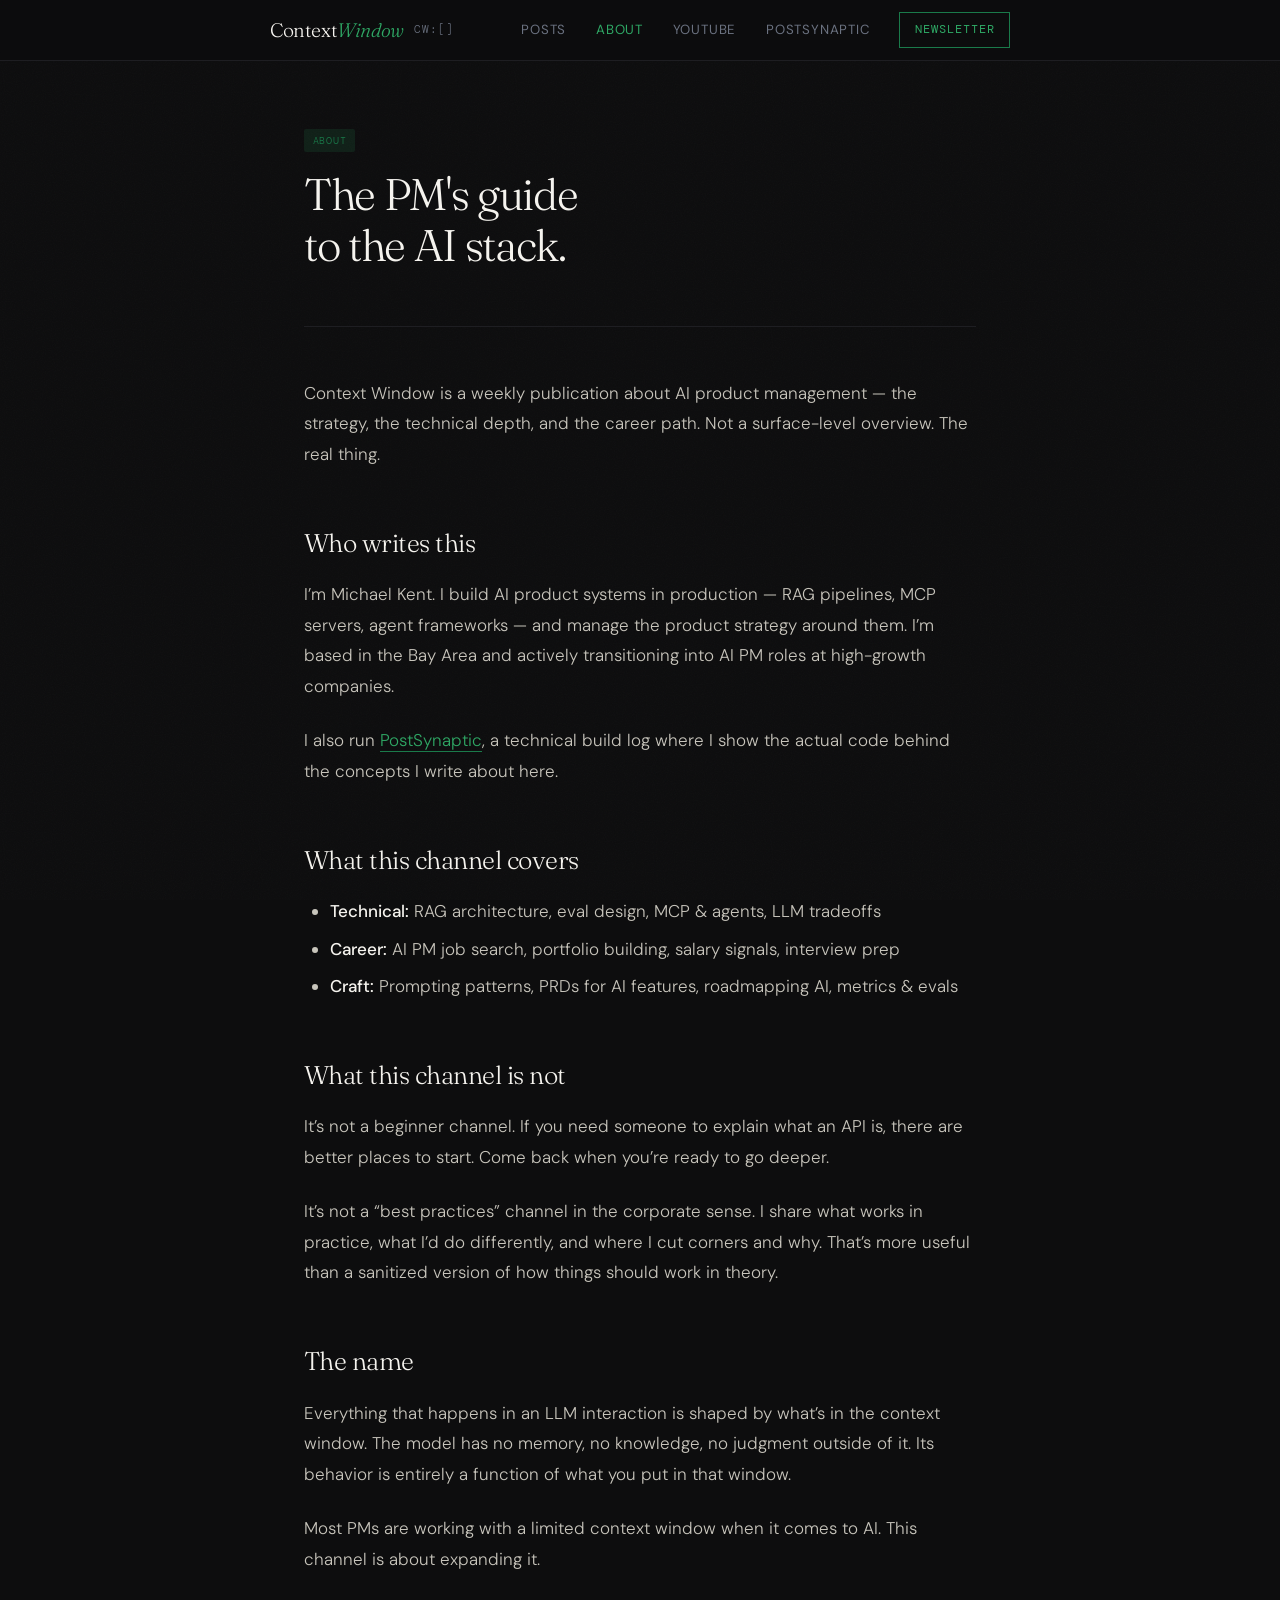
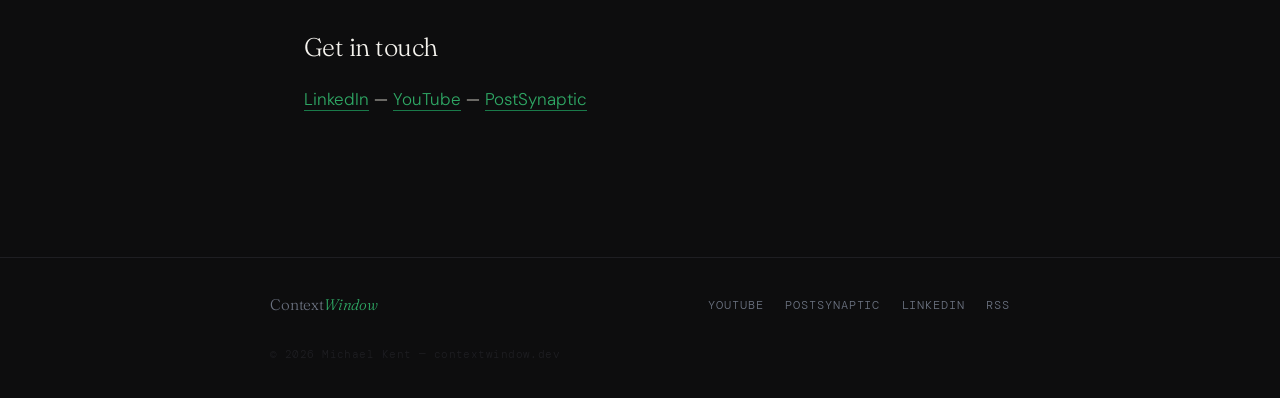
==== about.html @ 1381f0f7 "init: Context Window site — contextwindow.dev" ====
<!DOCTYPE html>
<html lang="en">
<head>
  <meta charset="UTF-8">
  <meta name="viewport" content="width=device-width, initial-scale=1.0">
  <title>About — Context Window</title>
  <meta name="description" content="Context Window is a channel and blog about AI product management. Written by Michael Kent.">
  <meta name="author" content="Michael Kent">
  <link rel="canonical" href="https://contextwindow.dev/about.html">
  <link rel="alternate" type="application/rss+xml" title="Context Window" href="/feed.xml">
  <link rel="stylesheet" href="css/style.css">
</head>
<body>

  <header class="site-header">
    <div class="site-header-inner">
      <a href="/" class="site-logo">
        Context<span class="accent">Window</span>
        <span class="shortcode">CW:[]</span>
      </a>
      <nav class="site-nav">
        <a href="/">Posts</a>
        <a href="/about.html" class="active">About</a>
        <a href="https://youtube.com/@contextwindow" target="_blank" rel="noopener">YouTube</a>
        <a href="https://postsynaptic.dev" target="_blank" rel="noopener">PostSynaptic</a>
        <a href="https://substack.com/@contextwindow" target="_blank" rel="noopener" class="nav-cta">Newsletter</a>
      </nav>
    </div>
  </header>

  <main class="page-wrapper">

    <header class="post-header">
      <div class="post-item-tags">
        <span class="post-tag">about</span>
      </div>
      <h1 class="post-title">The PM's guide<br>to the AI stack.</h1>
    </header>

    <div class="post-body">

      <p>Context Window is a weekly publication about AI product management &mdash; the strategy, the technical depth, and the career path. Not a surface-level overview. The real thing.</p>

      <h2>Who writes this</h2>

      <p>I&rsquo;m Michael Kent. I build AI product systems in production &mdash; RAG pipelines, MCP servers, agent frameworks &mdash; and manage the product strategy around them. I&rsquo;m based in the Bay Area and actively transitioning into AI PM roles at high-growth companies.</p>

      <p>I also run <a href="https://postsynaptic.dev" target="_blank" rel="noopener">PostSynaptic</a>, a technical build log where I show the actual code behind the concepts I write about here.</p>

      <h2>What this channel covers</h2>

      <ul>
        <li><strong>Technical:</strong> RAG architecture, eval design, MCP &amp; agents, LLM tradeoffs</li>
        <li><strong>Career:</strong> AI PM job search, portfolio building, salary signals, interview prep</li>
        <li><strong>Craft:</strong> Prompting patterns, PRDs for AI features, roadmapping AI, metrics &amp; evals</li>
      </ul>

      <h2>What this channel is not</h2>

      <p>It&rsquo;s not a beginner channel. If you need someone to explain what an API is, there are better places to start. Come back when you&rsquo;re ready to go deeper.</p>

      <p>It&rsquo;s not a &ldquo;best practices&rdquo; channel in the corporate sense. I share what works in practice, what I&rsquo;d do differently, and where I cut corners and why. That&rsquo;s more useful than a sanitized version of how things should work in theory.</p>

      <h2>The name</h2>

      <p>Everything that happens in an LLM interaction is shaped by what&rsquo;s in the context window. The model has no memory, no knowledge, no judgment outside of it. Its behavior is entirely a function of what you put in that window.</p>

      <p>Most PMs are working with a limited context window when it comes to AI. This channel is about expanding it.</p>

      <h2>Get in touch</h2>

      <p>
        <a href="https://linkedin.com/in/michael-kent" target="_blank" rel="noopener">LinkedIn</a> &mdash;
        <a href="https://youtube.com/@contextwindow" target="_blank" rel="noopener">YouTube</a> &mdash;
        <a href="https://postsynaptic.dev" target="_blank" rel="noopener">PostSynaptic</a>
      </p>

    </div>

  </main>

  <footer class="site-footer">
    <div class="site-footer-inner">
      <a href="/" class="footer-logo">Context<span>Window</span></a>
      <div class="footer-links">
        <a href="https://youtube.com/@contextwindow" target="_blank" rel="noopener">YouTube</a>
        <a href="https://postsynaptic.dev" target="_blank" rel="noopener">PostSynaptic</a>
        <a href="https://linkedin.com/in/michael-kent" target="_blank" rel="noopener">LinkedIn</a>
        <a href="/feed.xml">RSS</a>
      </div>
      <div class="footer-copy">&copy; 2026 Michael Kent &mdash; contextwindow.dev</div>
    </div>
  </footer>

</body>
</html>
---- css/style.css ----
/* ============================================================
   Context Window — Brand CSS
   CW:[] — contextwindow.dev
   Author: Michael Kent
   ============================================================ */

@import url('https://fonts.googleapis.com/css2?family=Fraunces:ital,opsz,wght@0,9..144,300;0,9..144,400;1,9..144,300;1,9..144,400&family=DM+Mono:wght@400;500&family=DM+Sans:wght@300;400;500&display=swap');

/* ── Variables ─────────────────────────────────────────────── */
:root {
  --void:        #0D0D0E;
  --void-soft:   #131315;
  --void-border: #1E1E22;
  --token:       #2FA865;
  --token-dim:   #1A7A4A;
  --token-glow:  rgba(47,168,101,0.12);
  --paper:       #F5F3EE;
  --paper-dim:   #C8C5BC;
  --noise:       #6B7280;
  --latent:      #D4EDE1;

  --font-serif:  'Fraunces', Georgia, serif;
  --font-mono:   'DM Mono', 'Courier New', monospace;
  --font-sans:   'DM Sans', system-ui, sans-serif;

  --max-width:   740px;
  --col-gap:     2rem;
  --reading-gap: 1.75rem;
}

/* ── Reset ──────────────────────────────────────────────────── */
*, *::before, *::after { box-sizing: border-box; margin: 0; padding: 0; }
html { font-size: 17px; scroll-behavior: smooth; }

body {
  background: var(--void);
  color: var(--paper);
  font-family: var(--font-sans);
  font-weight: 300;
  line-height: 1.75;
  min-height: 100vh;
  -webkit-font-smoothing: antialiased;
}

/* ── Grain overlay ──────────────────────────────────────────── */
body::before {
  content: '';
  position: fixed;
  inset: 0;
  background-image: url("data:image/svg+xml,%3Csvg viewBox='0 0 256 256' xmlns='http://www.w3.org/2000/svg'%3E%3Cfilter id='noise'%3E%3CfeTurbulence type='fractalNoise' baseFrequency='0.9' numOctaves='4' stitchTiles='stitch'/%3E%3C/filter%3E%3Crect width='100%25' height='100%25' filter='url(%23noise)' opacity='0.04'/%3E%3C/svg%3E");
  background-size: 256px 256px;
  pointer-events: none;
  z-index: 0;
  opacity: 0.6;
}

/* ── Site header ────────────────────────────────────────────── */
.site-header {
  position: sticky;
  top: 0;
  z-index: 100;
  background: rgba(13,13,14,0.92);
  backdrop-filter: blur(12px);
  -webkit-backdrop-filter: blur(12px);
  border-bottom: 1px solid var(--void-border);
  padding: 0 2rem;
}

.site-header-inner {
  max-width: var(--max-width);
  margin: 0 auto;
  display: flex;
  align-items: center;
  justify-content: space-between;
  height: 60px;
  gap: 2rem;
}

.site-logo {
  font-family: var(--font-serif);
  font-weight: 300;
  font-size: 1.15rem;
  color: var(--paper);
  text-decoration: none;
  letter-spacing: -0.02em;
  display: flex;
  align-items: baseline;
  gap: 0;
}

.site-logo .accent { color: var(--token); font-style: italic; }

.site-logo .shortcode {
  font-family: var(--font-mono);
  font-size: 0.65rem;
  color: var(--noise);
  letter-spacing: 0.08em;
  margin-left: 0.6rem;
  align-self: center;
}

.site-nav {
  display: flex;
  align-items: center;
  gap: 1.75rem;
}

.site-nav a {
  font-size: 0.78rem;
  font-weight: 400;
  color: var(--noise);
  text-decoration: none;
  letter-spacing: 0.06em;
  text-transform: uppercase;
  transition: color 0.15s;
}

.site-nav a:hover { color: var(--paper); }
.site-nav a.active { color: var(--token); }

.nav-cta {
  font-family: var(--font-mono);
  font-size: 0.72rem !important;
  color: var(--token) !important;
  border: 1px solid var(--token-dim);
  padding: 0.35rem 0.85rem;
  letter-spacing: 0.08em !important;
  text-transform: uppercase !important;
  transition: background 0.15s, color 0.15s !important;
}

.nav-cta:hover {
  background: var(--token-glow) !important;
  color: var(--token) !important;
}

/* ── Page layout ────────────────────────────────────────────── */
.page-wrapper {
  position: relative;
  z-index: 1;
  max-width: var(--max-width);
  margin: 0 auto;
  padding: 0 2rem 5rem;
}

/* ── Hero ───────────────────────────────────────────────────── */
.hero {
  padding: 5rem 0 4rem;
  border-bottom: 1px solid var(--void-border);
  margin-bottom: 3.5rem;
}

.hero-kicker {
  font-family: var(--font-mono);
  font-size: 0.72rem;
  letter-spacing: 0.14em;
  text-transform: uppercase;
  color: var(--token);
  margin-bottom: 1.25rem;
  display: flex;
  align-items: center;
  gap: 0.6rem;
}

.hero-kicker::before {
  content: '';
  display: inline-block;
  width: 20px;
  height: 1px;
  background: var(--token);
}

.hero-title {
  font-family: var(--font-serif);
  font-weight: 300;
  font-size: clamp(2.2rem, 5vw, 3.2rem);
  line-height: 1.1;
  letter-spacing: -0.03em;
  color: var(--paper);
  margin-bottom: 1.25rem;
}

.hero-title em {
  font-style: italic;
  color: var(--token);
}

.hero-sub {
  font-size: 1rem;
  color: var(--noise);
  max-width: 520px;
  line-height: 1.65;
  margin-bottom: 2rem;
}

.hero-meta {
  display: flex;
  align-items: center;
  gap: 1.5rem;
  flex-wrap: wrap;
}

.hero-meta-item {
  font-family: var(--font-mono);
  font-size: 0.7rem;
  color: var(--noise);
  letter-spacing: 0.06em;
  display: flex;
  align-items: center;
  gap: 0.4rem;
}

.hero-meta-item .dot {
  width: 5px;
  height: 5px;
  background: var(--token);
  border-radius: 50%;
  display: inline-block;
}

/* ── Post list ──────────────────────────────────────────────── */
.post-list-header {
  display: flex;
  align-items: baseline;
  justify-content: space-between;
  margin-bottom: 1.5rem;
}

.post-list-title {
  font-family: var(--font-mono);
  font-size: 0.72rem;
  letter-spacing: 0.14em;
  text-transform: uppercase;
  color: var(--noise);
}

.post-list-count {
  font-family: var(--font-mono);
  font-size: 0.65rem;
  color: var(--void-border);
  letter-spacing: 0.06em;
}

.post-list {
  display: flex;
  flex-direction: column;
  gap: 0;
}

.post-item {
  display: grid;
  grid-template-columns: 90px 1fr;
  gap: 1.5rem;
  padding: 1.5rem 0;
  border-bottom: 1px solid var(--void-border);
  text-decoration: none;
  color: inherit;
  transition: background 0.15s;
  align-items: start;
}

.post-item:first-child { border-top: 1px solid var(--void-border); }
.post-item:hover .post-item-title { color: var(--token); }

.post-item-date {
  font-family: var(--font-mono);
  font-size: 0.68rem;
  color: var(--noise);
  letter-spacing: 0.04em;
  padding-top: 0.25rem;
  line-height: 1.4;
}

.post-item-date .year {
  display: block;
  color: var(--void-border);
  font-size: 0.6rem;
  margin-top: 2px;
}

.post-item-body {}

.post-item-tags {
  display: flex;
  gap: 0.4rem;
  margin-bottom: 0.4rem;
  flex-wrap: wrap;
}

.post-tag {
  font-family: var(--font-mono);
  font-size: 0.6rem;
  letter-spacing: 0.08em;
  text-transform: uppercase;
  color: var(--token-dim);
  background: var(--token-glow);
  padding: 0.15rem 0.5rem;
  border-radius: 2px;
}

.post-item-title {
  font-family: var(--font-serif);
  font-weight: 300;
  font-size: 1.1rem;
  line-height: 1.3;
  color: var(--paper);
  letter-spacing: -0.01em;
  margin-bottom: 0.35rem;
  transition: color 0.15s;
}

.post-item-excerpt {
  font-size: 0.85rem;
  color: var(--noise);
  line-height: 1.6;
}

/* ── Newsletter strip ───────────────────────────────────────── */
.newsletter-strip {
  margin: 4rem 0 0;
  padding: 2.5rem;
  border: 1px solid var(--void-border);
  background: var(--void-soft);
  position: relative;
  overflow: hidden;
}

.newsletter-strip::before {
  content: '';
  position: absolute;
  top: 0; left: 0; right: 0;
  height: 2px;
  background: var(--token);
}

.newsletter-kicker {
  font-family: var(--font-mono);
  font-size: 0.68rem;
  letter-spacing: 0.14em;
  text-transform: uppercase;
  color: var(--token);
  margin-bottom: 0.75rem;
}

.newsletter-title {
  font-family: var(--font-serif);
  font-weight: 300;
  font-size: 1.4rem;
  letter-spacing: -0.02em;
  color: var(--paper);
  margin-bottom: 0.5rem;
}

.newsletter-sub {
  font-size: 0.875rem;
  color: var(--noise);
  margin-bottom: 1.25rem;
  max-width: 420px;
}

.newsletter-form {
  display: flex;
  gap: 0.75rem;
  flex-wrap: wrap;
}

.newsletter-form input {
  flex: 1;
  min-width: 220px;
  background: var(--void);
  border: 1px solid var(--void-border);
  color: var(--paper);
  padding: 0.65rem 1rem;
  font-family: var(--font-mono);
  font-size: 0.8rem;
  outline: none;
  transition: border-color 0.15s;
}

.newsletter-form input::placeholder { color: var(--noise); opacity: 0.5; }
.newsletter-form input:focus { border-color: var(--token-dim); }

.newsletter-form button {
  background: var(--token);
  color: var(--void);
  border: none;
  padding: 0.65rem 1.25rem;
  font-family: var(--font-mono);
  font-size: 0.75rem;
  font-weight: 500;
  letter-spacing: 0.08em;
  text-transform: uppercase;
  cursor: pointer;
  transition: background 0.15s;
}

.newsletter-form button:hover { background: #3acd7a; }

/* ── Site footer ────────────────────────────────────────────── */
.site-footer {
  position: relative;
  z-index: 1;
  border-top: 1px solid var(--void-border);
  padding: 2rem;
  margin-top: 2rem;
}

.site-footer-inner {
  max-width: var(--max-width);
  margin: 0 auto;
  display: flex;
  align-items: center;
  justify-content: space-between;
  flex-wrap: wrap;
  gap: 1rem;
}

.footer-logo {
  font-family: var(--font-serif);
  font-weight: 300;
  font-size: 0.9rem;
  color: var(--noise);
  text-decoration: none;
  letter-spacing: -0.01em;
}

.footer-logo span { color: var(--token); font-style: italic; }

.footer-links {
  display: flex;
  gap: 1.25rem;
}

.footer-links a {
  font-family: var(--font-mono);
  font-size: 0.68rem;
  letter-spacing: 0.08em;
  text-transform: uppercase;
  color: var(--noise);
  text-decoration: none;
  transition: color 0.15s;
}

.footer-links a:hover { color: var(--token); }

.footer-copy {
  font-family: var(--font-mono);
  font-size: 0.65rem;
  color: var(--void-border);
  letter-spacing: 0.04em;
  width: 100%;
  margin-top: 0.5rem;
}

/* ── Post page ──────────────────────────────────────────────── */
.post-header {
  padding: 4rem 0 2.5rem;
  border-bottom: 1px solid var(--void-border);
  margin-bottom: 3rem;
}

.post-header .post-tag { margin-right: 0.25rem; }

.post-title {
  font-family: var(--font-serif);
  font-weight: 300;
  font-size: clamp(1.8rem, 4vw, 2.6rem);
  line-height: 1.15;
  letter-spacing: -0.03em;
  color: var(--paper);
  margin: 1rem 0 0.75rem;
}

.post-meta {
  display: flex;
  align-items: center;
  gap: 1.5rem;
  flex-wrap: wrap;
  margin-top: 1.25rem;
}

.post-meta-item {
  font-family: var(--font-mono);
  font-size: 0.7rem;
  color: var(--noise);
  letter-spacing: 0.06em;
}

.post-meta-sep {
  width: 3px;
  height: 3px;
  background: var(--void-border);
  border-radius: 50%;
  display: inline-block;
}

/* ── Post body ──────────────────────────────────────────────── */
.post-body {
  font-size: 1rem;
  line-height: 1.8;
  color: var(--paper-dim);
}

.post-body h2 {
  font-family: var(--font-serif);
  font-weight: 300;
  font-size: 1.5rem;
  letter-spacing: -0.02em;
  color: var(--paper);
  margin: 2.5rem 0 0.75rem;
  padding-top: 0.5rem;
}

.post-body h3 {
  font-family: var(--font-mono);
  font-size: 0.8rem;
  letter-spacing: 0.1em;
  text-transform: uppercase;
  color: var(--token);
  margin: 2rem 0 0.6rem;
}

.post-body p { margin-bottom: 1.4rem; }

.post-body strong {
  font-weight: 500;
  color: var(--paper);
}

.post-body em { font-style: italic; color: var(--paper); }

.post-body a {
  color: var(--token);
  text-decoration: none;
  border-bottom: 1px solid var(--token-dim);
  transition: border-color 0.15s;
}

.post-body a:hover { border-color: var(--token); }

.post-body code {
  font-family: var(--font-mono);
  font-size: 0.82em;
  color: var(--token);
  background: var(--token-glow);
  padding: 0.1em 0.4em;
  border-radius: 2px;
}

.post-body pre {
  background: var(--void-soft);
  border: 1px solid var(--void-border);
  padding: 1.25rem 1.5rem;
  margin: 1.5rem 0;
  overflow-x: auto;
  font-family: var(--font-mono);
  font-size: 0.82rem;
  line-height: 1.7;
  color: var(--paper-dim);
}

.post-body pre code {
  background: none;
  padding: 0;
  color: inherit;
}

.post-body blockquote {
  border-left: 2px solid var(--token);
  padding: 0.5rem 0 0.5rem 1.5rem;
  margin: 1.5rem 0;
  color: var(--noise);
  font-style: italic;
}

.post-body ul, .post-body ol {
  padding-left: 1.5rem;
  margin-bottom: 1.4rem;
}

.post-body li { margin-bottom: 0.4rem; }

.post-body hr {
  border: none;
  border-top: 1px solid var(--void-border);
  margin: 2.5rem 0;
}

/* ── Post footer ────────────────────────────────────────────── */
.post-footer {
  margin-top: 4rem;
  padding-top: 2rem;
  border-top: 1px solid var(--void-border);
  display: flex;
  align-items: center;
  justify-content: space-between;
  flex-wrap: wrap;
  gap: 1rem;
}

.post-back {
  font-family: var(--font-mono);
  font-size: 0.72rem;
  letter-spacing: 0.08em;
  text-transform: uppercase;
  color: var(--noise);
  text-decoration: none;
  transition: color 0.15s;
}

.post-back:hover { color: var(--token); }

.post-channel-links {
  display: flex;
  gap: 1rem;
}

.post-channel-links a {
  font-family: var(--font-mono);
  font-size: 0.68rem;
  letter-spacing: 0.08em;
  text-transform: uppercase;
  color: var(--noise);
  text-decoration: none;
  transition: color 0.15s;
}

.post-channel-links a:hover { color: var(--token); }

/* ── Utilities ──────────────────────────────────────────────── */
.sr-only {
  position: absolute;
  width: 1px;
  height: 1px;
  overflow: hidden;
  clip: rect(0,0,0,0);
  white-space: nowrap;
}

/* ── Animations ─────────────────────────────────────────────── */
@keyframes fade-up {
  from { opacity: 0; transform: translateY(16px); }
  to   { opacity: 1; transform: translateY(0); }
}

.hero         { animation: fade-up 0.5s ease both; }
.post-list    { animation: fade-up 0.5s 0.1s ease both; }
.newsletter-strip { animation: fade-up 0.5s 0.2s ease both; }

/* ── Responsive ─────────────────────────────────────────────── */
@media (max-width: 600px) {
  .site-nav { display: none; }
  .post-item { grid-template-columns: 1fr; gap: 0.25rem; }
  .post-item-date { font-size: 0.65rem; }
  .newsletter-form { flex-direction: column; }
  .newsletter-form input, .newsletter-form button { width: 100%; }
  .site-footer-inner { flex-direction: column; align-items: flex-start; }
}
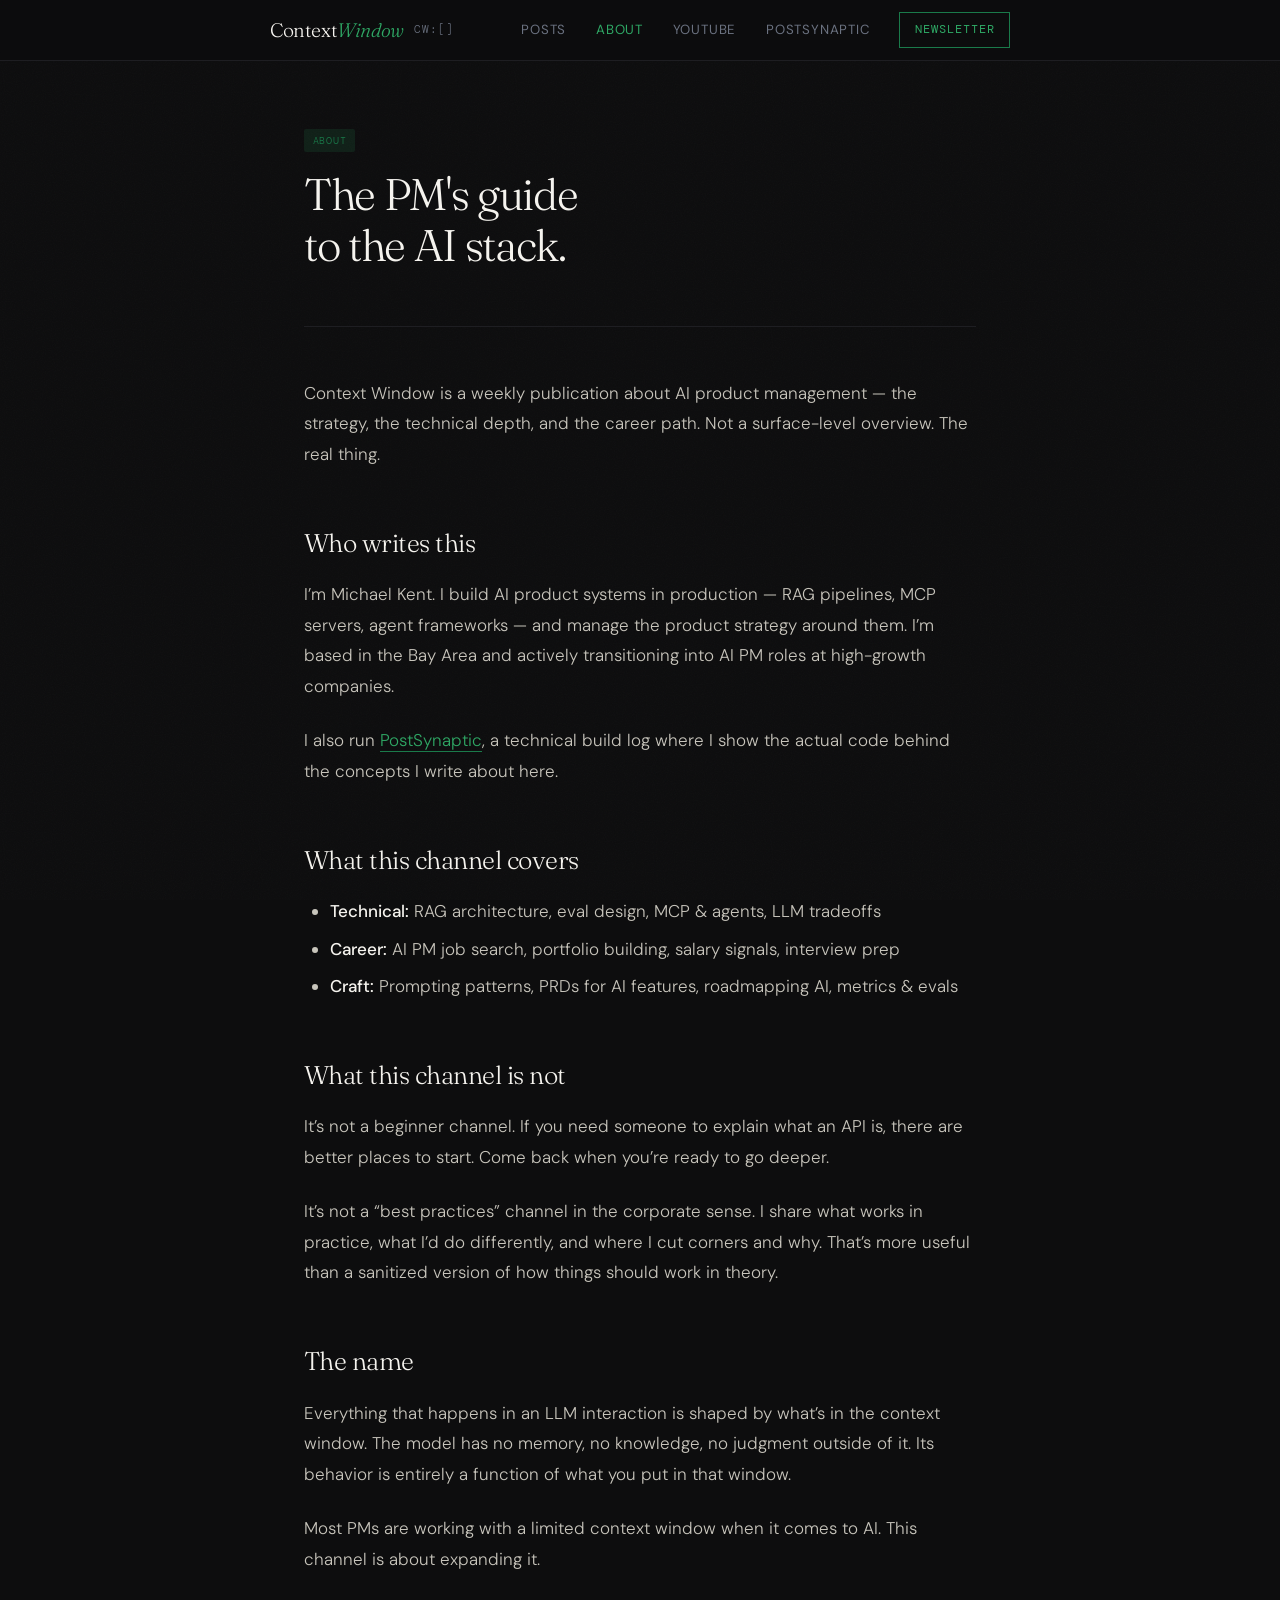
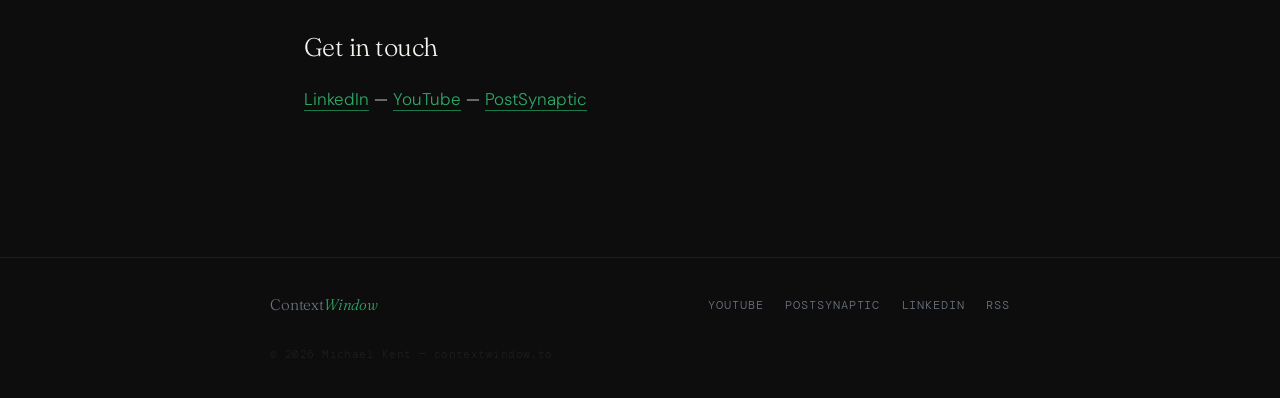
==== commit 9d3fc1ab: "fix: update domain to contextwindow.to" ====
--- a/about.html
+++ b/about.html
@@ -6,7 +6,7 @@
   <title>About — Context Window</title>
   <meta name="description" content="Context Window is a channel and blog about AI product management. Written by Michael Kent.">
   <meta name="author" content="Michael Kent">
-  <link rel="canonical" href="https://contextwindow.dev/about.html">
+  <link rel="canonical" href="https://contextwindow.to/about.html">
   <link rel="alternate" type="application/rss+xml" title="Context Window" href="/feed.xml">
   <link rel="stylesheet" href="css/style.css">
 </head>
@@ -88,7 +88,7 @@
         <a href="https://linkedin.com/in/michael-kent" target="_blank" rel="noopener">LinkedIn</a>
         <a href="/feed.xml">RSS</a>
       </div>
-      <div class="footer-copy">&copy; 2026 Michael Kent &mdash; contextwindow.dev</div>
+      <div class="footer-copy">&copy; 2026 Michael Kent &mdash; contextwindow.to</div>
     </div>
   </footer>
 
--- a/css/style.css
+++ b/css/style.css
@@ -1,6 +1,6 @@
 /* ============================================================
    Context Window — Brand CSS
-   CW:[] — contextwindow.dev
+   CW:[] — contextwindow.to
    Author: Michael Kent
    ============================================================ */
 
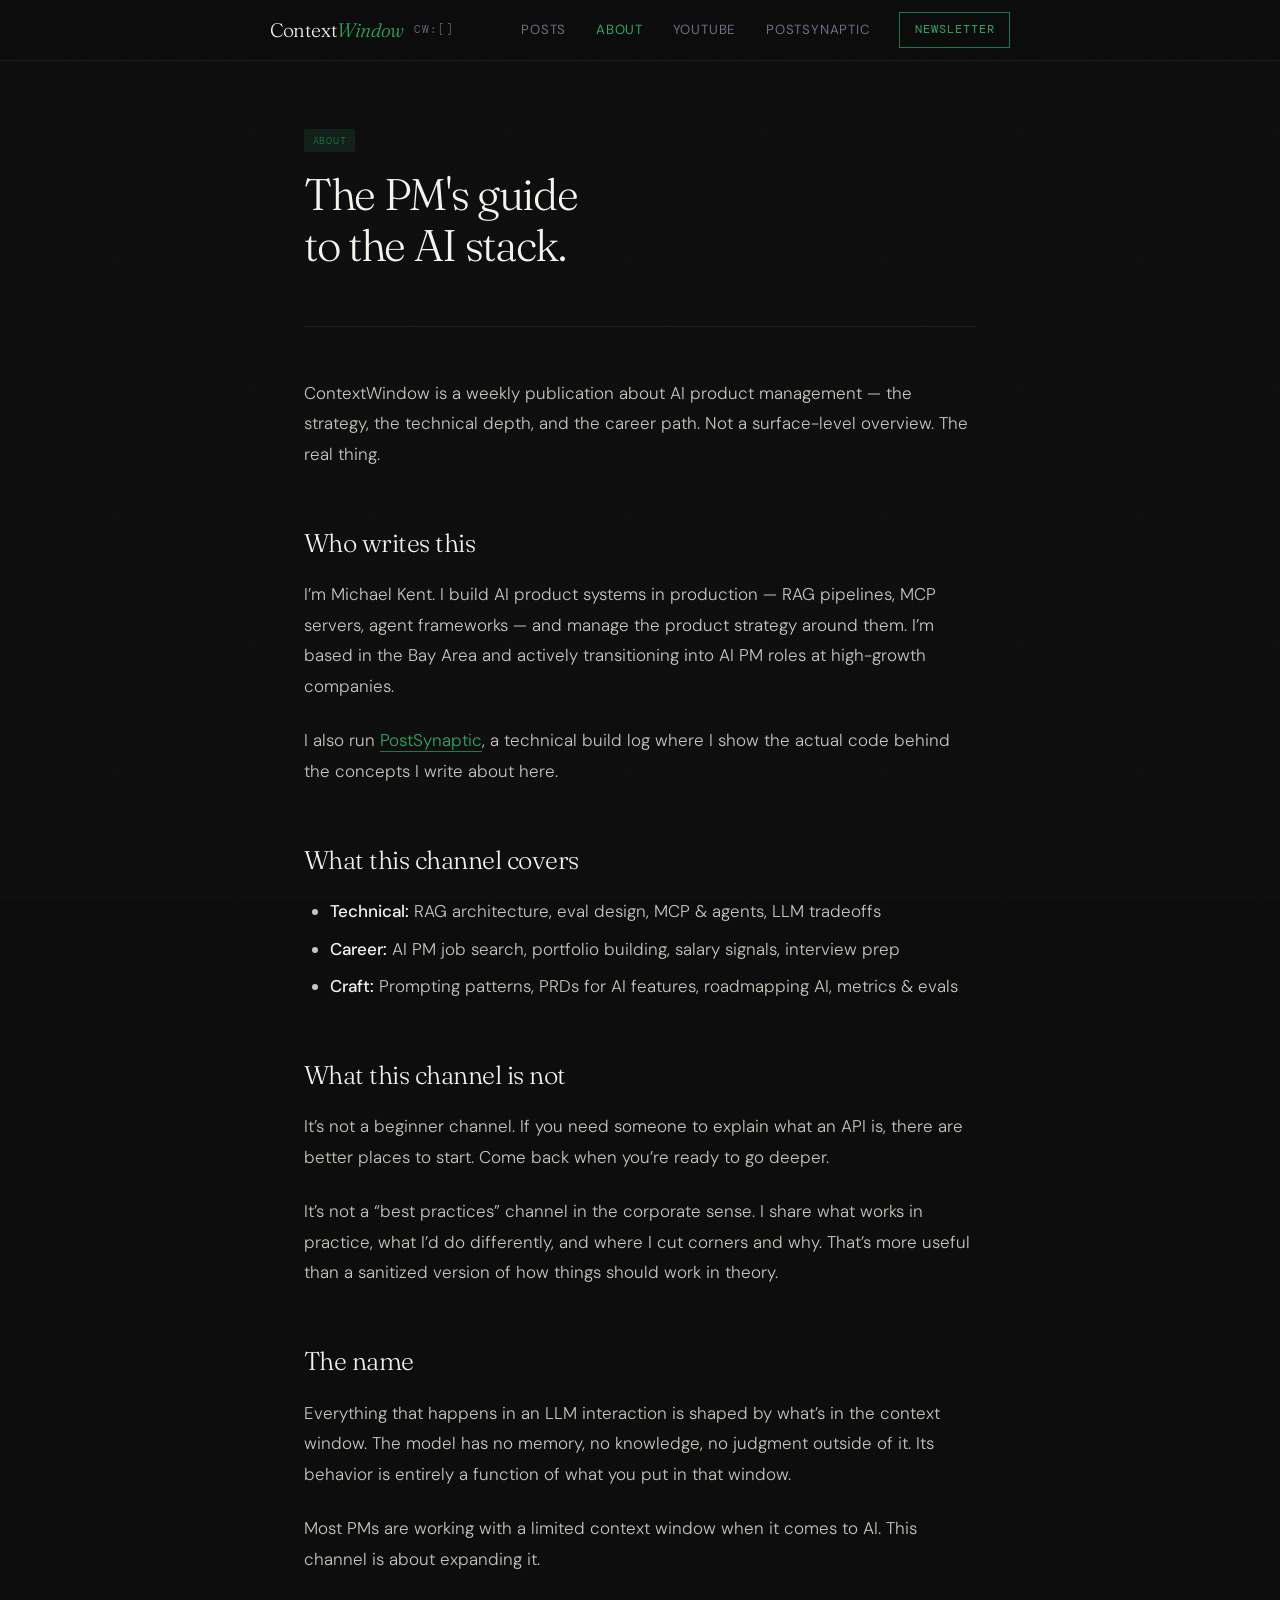
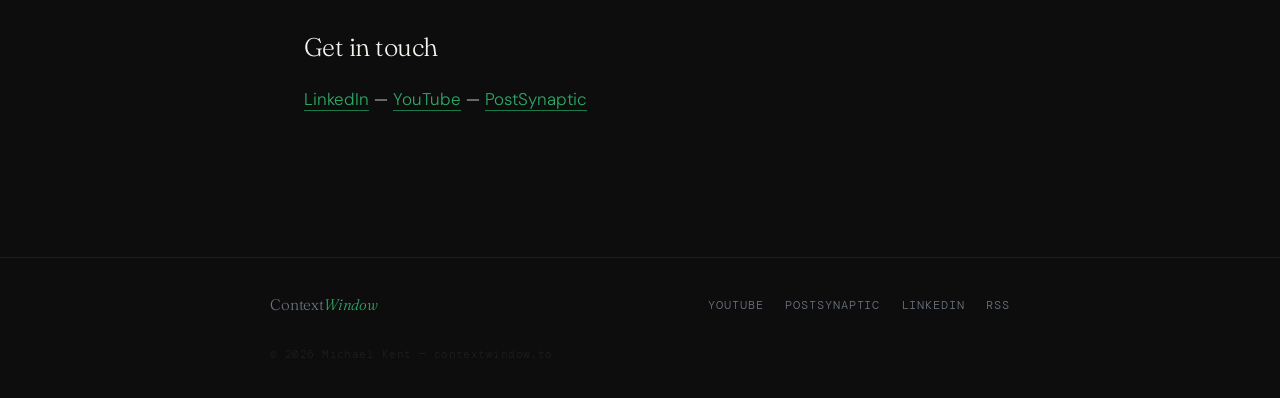
==== commit 6f0da852: "Update newsletter links to contextwindowpm.substack.com, rename to ContextWindow" ====
--- a/about.html
+++ b/about.html
@@ -3,11 +3,14 @@
 <head>
   <meta charset="UTF-8">
   <meta name="viewport" content="width=device-width, initial-scale=1.0">
-  <title>About — Context Window</title>
-  <meta name="description" content="Context Window is a channel and blog about AI product management. Written by Michael Kent.">
+  <title>About — ContextWindow</title>
+  <meta name="description" content="ContextWindow is a channel and blog about AI product management. Written by Michael Kent.">
   <meta name="author" content="Michael Kent">
+  <link rel="icon" type="image/x-icon" href="/favicon.ico">
+  <link rel="icon" type="image/png" sizes="32x32" href="/favicon-32.png">
+  <link rel="apple-touch-icon" sizes="180x180" href="/apple-touch-icon.png">
   <link rel="canonical" href="https://contextwindow.to/about.html">
-  <link rel="alternate" type="application/rss+xml" title="Context Window" href="/feed.xml">
+  <link rel="alternate" type="application/rss+xml" title="ContextWindow" href="/feed.xml">
   <link rel="stylesheet" href="css/style.css">
 </head>
 <body>
@@ -23,7 +26,7 @@
         <a href="/about.html" class="active">About</a>
         <a href="https://youtube.com/@contextwindow" target="_blank" rel="noopener">YouTube</a>
         <a href="https://postsynaptic.dev" target="_blank" rel="noopener">PostSynaptic</a>
-        <a href="https://substack.com/@contextwindow" target="_blank" rel="noopener" class="nav-cta">Newsletter</a>
+        <a href="https://contextwindowpm.substack.com" target="_blank" rel="noopener" class="nav-cta">Newsletter</a>
       </nav>
     </div>
   </header>
@@ -39,7 +42,7 @@
 
     <div class="post-body">
 
-      <p>Context Window is a weekly publication about AI product management &mdash; the strategy, the technical depth, and the career path. Not a surface-level overview. The real thing.</p>
+      <p>ContextWindow is a weekly publication about AI product management &mdash; the strategy, the technical depth, and the career path. Not a surface-level overview. The real thing.</p>
 
       <h2>Who writes this</h2>
 
